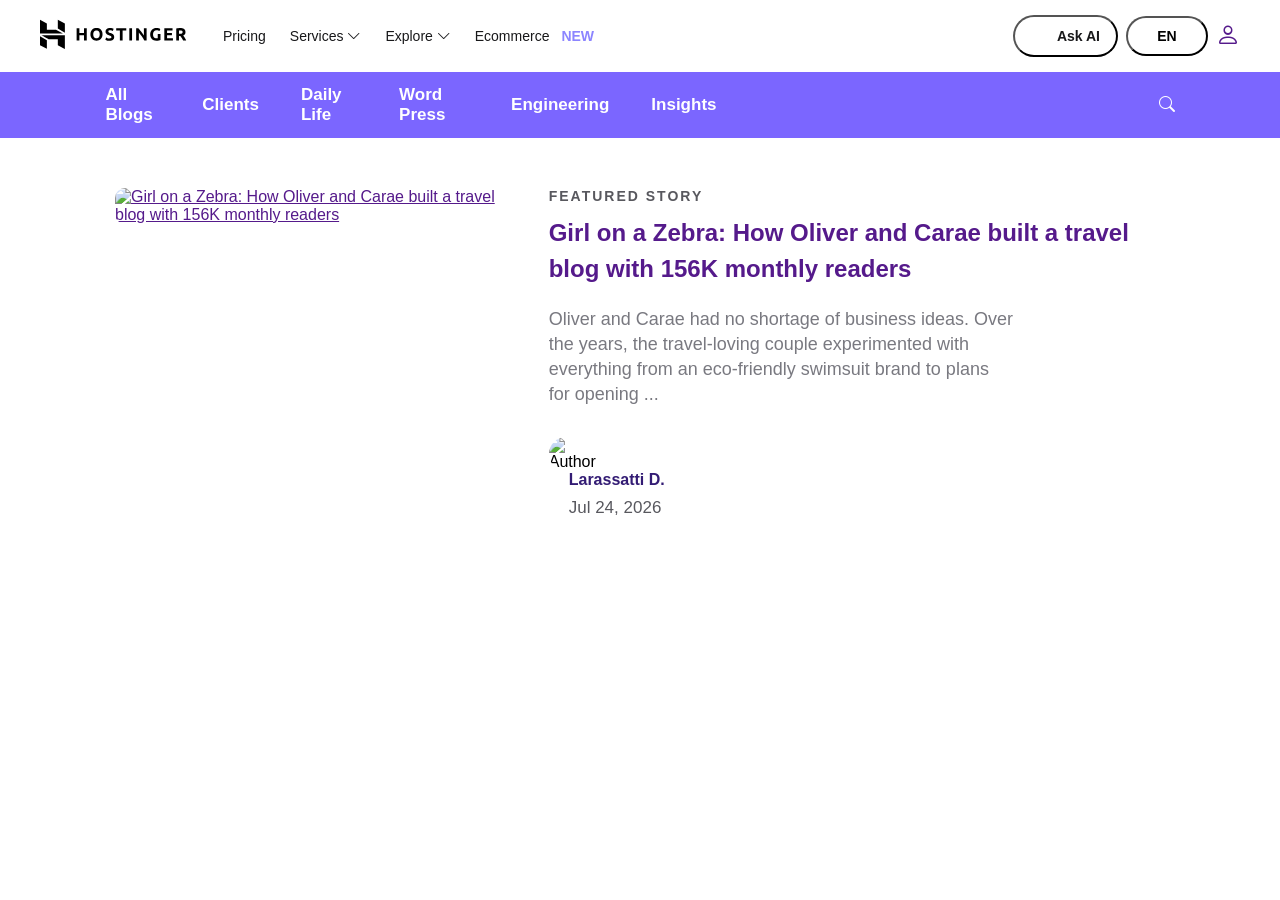
==== Trabajo.html @ 26d30e92 "primer commit" ====
<!DOCTYPE html>
<html lang="en">
<head>
    <meta charset="UTF-8">
    <meta name="viewport" content="width=device-width, initial-scale=1.0">
    <title>Document</title>
    <link rel="stylesheet" href="estilos.css">
</head>
<body>
    <header>
       <div class="header-content">
        <div class="header-left">
        <a>
               <svg fill="none" height="30" viewBox="0 0 147 30" width="147" xmlns="http://www.w3.org/2000/svg">
            <g fill="currentColor"><path clip-rule="evenodd" d="m62.0651 18.1241c.3096-.7949.465-1.7173.465-2.7658 0-1.049-.1579-1.9712-.4741-2.7664-.3159-.7956-.7492-1.4645-1.2991-2.0065-.5501-.5421-1.1938-.94843-1.931-1.21958-.7376-.2714-1.5217-.4071-2.3524-.4071-.8077 0-1.5775.1357-2.3086.4071-.7318.27115-1.3757.67748-1.9312 1.21958-.556.542-.9981 1.2109-1.3256 2.0065-.3277.7952-.4917 1.7174-.4917 2.7664 0 1.0485.1583 1.9709.4743 2.7658.3161.7957.7487 1.4616 1.2991 1.9974.5498.5367 1.1938.94 1.9312 1.2109.7374.2714 1.5213.4069 2.3525.4069.854 0 1.6531-.1355 2.3961-.4069.7431-.2709 1.3841-.6742 1.9224-1.2109.5381-.5358.9626-1.2017 1.2731-1.9974zm-8.6027-1.1399c-.1463-.4832-.2193-1.0253-.2193-1.6259 0-.5893.073-1.1284.2193-1.6178.1463-.4889.3571-.9071.6323-1.2546.2745-.3478.6113-.6189 1.0095-.8135.3976-.1942.854-.2914 1.3693-.2914.503 0 .9566.0942 1.3607.2828.4033.1881.7431.4565 1.0178.804.2749.3481.486.766.6323 1.2549.1463.4892.2195 1.0342.2195 1.6356 0 .6006-.0732 1.1427-.2195 1.6259-.1463.4834-.3574.8987-.6323 1.2462-.2747.348-.6145.6157-1.0178.8041-.4041.1891-.8577.2835-1.3607.2835-.5153 0-.9717-.0944-1.3693-.2835-.3982-.1884-.735-.4561-1.0095-.8041-.2752-.3475-.486-.7628-.6323-1.2462z" fill-rule="evenodd"></path><path d="m69.4167 19.3884c.3862 0 .705-.0321.9567-.0974.2516-.0645.4536-.1527.6056-.2654.1519-.1115.2575-.244.3162-.3972.0586-.153.0878-.3241.0878-.5127 0-.4004-.1875-.7338-.5619-.9986-.3746-.2654-1.0182-.5509-1.931-.8579-.3981-.1409-.7961-.3033-1.194-.4857s-.7549-.4123-1.0708-.6894c-.3157-.2768-.5734-.6127-.7723-1.0079-.1991-.3945-.2985-.8745-.2985-1.4403s.1053-1.0754.3159-1.529c.2109-.4538.5092-.8394.8956-1.15802.3861-.31835.854-.56231 1.4041-.7336.5502-.17055 1.1703-.25657 1.8611-.25657.8191 0 1.5274.08898 2.1244.26546.5965.17673 1.0882.3715 1.4744.58358l-.7898 2.17415c-.3397-.1767-.7173-.333-1.1324-.4687-.4156-.1352-.9159-.2034-1.5009-.2034-.6557 0-1.1268.092-1.4135.2744-.2867.1826-.4303.4627-.4303.8394 0 .2242.053.413.1583.5658.1051.1532.2546.2916.4475.4155.1932.1235.4156.2358.6675.3356.2511.1004.5293.2032.8339.3092.6317.2361 1.1818.4687 1.6502.6985.4679.2299.8572.4981 1.1675.8043.3098.3063.541.6659.6935 1.0785.1517.4127.228.9133.228 1.502 0 1.1432-.3981 2.0301-1.194 2.6603-.7959.6308-1.9955.9462-3.5988.9462-.5383 0-1.0242-.0326-1.4572-.0974-.433-.0652-.8162-.1446-1.1498-.2387-.3334-.0942-.6204-.1943-.8605-.3003-.2398-.1063-.4416-.2062-.6056-.3009l.7728-2.1916c.3623.2007.8101.3801 1.3431.5388.5322.1594 1.1849.239 1.9572.239z"></path><path d="m86.2752 9.24216v2.35114h-3.6693v9.8985h-2.7386v-9.8985h-3.6695v-2.35114z"></path><path d="m89.3171 21.4921h2.7388v-12.24991h-2.7388z"></path><path d="m104.315 21.4918c-.784-1.4022-1.632-2.7866-2.545-4.154-.914-1.3671-1.885-2.6573-2.9146-3.8712v8.0252h-2.7037v-12.24964h2.2295c.3859.38855.8133.86584 1.2816 1.43164.4682.5658.9442 1.1699 1.4312 1.812.485.6422.968 1.308 1.448 1.9972.48.6893.93 1.352 1.352 1.9885v-7.22934h2.721v12.24964z"></path><path d="m116.644 11.3634c-1.275 0-2.197.3564-2.765 1.0693-.568.7131-.851 1.6879-.851 2.9257 0 .6004.07 1.1459.21 1.6348.141.4887.352.9099.632 1.2636.281.3537.632.6278 1.054.8223.421.1943.912.2915 1.474.2915.304 0 .565-.006.782-.0176.216-.0116.406-.0351.57-.0707v-4.2598h2.739v6.0629c-.328.1298-.854.268-1.58.415-.726.1471-1.621.2213-2.686.2213-.913 0-1.741-.1417-2.484-.4242-.744-.2832-1.379-.6953-1.905-1.2376-.526-.5418-.933-1.2079-1.22-1.9974-.287-.789-.43-1.6906-.43-2.7041 0-1.0255.158-1.9328.474-2.7226.316-.7892.748-1.4585 1.299-2.0063.55-.5479 1.196-.9632 1.94-1.24596.743-.28301 1.536-.42489 2.378-.42489.574 0 1.092.0388 1.554.11518.462.07687.86.16511 1.194.26546.333.09986.609.20293.825.30922.217.10604.371.18884.465.24767l-.79 2.20922c-.374-.2002-.805-.3737-1.29-.5213-.486-.1473-1.015-.2207-1.589-.2207z"></path><path d="m124.321 21.4918v-12.24964h8.216v2.31554h-5.477v2.4037h4.863v2.2629h-4.863v2.952h5.881v2.3155z"></path><path clip-rule="evenodd" d="m144.006 10.0814c-.971-.65422-2.37-.98098-4.196-.98098-.503 0-1.074.02348-1.711.07094-.638.04671-1.256.12976-1.852.24692v12.07342h2.738v-4.4726h1.352c.235.2833.47.5984.705.9464.235.3475.474.7153.714 1.1044.241.389.475.7899.705 1.2022.228.4126.455.8189.678 1.2196h3.061c-.21-.4476-.438-.9042-.684-1.3701-.246-.4652-.5-.9128-.764-1.3429-.263-.4301-.53-.8426-.799-1.2376-.269-.3947-.526-.7452-.772-1.0519.738-.306 1.302-.7277 1.694-1.2636.393-.5361.588-1.2349.588-2.0948 0-1.379-.486-2.3953-1.457-3.0494zm-4.573 1.3877c.158-.0116.336-.0176.535-.0176.878 0 1.542.1268 1.993.3797.451.2541.676.6807.676 1.2818 0 .6249-.222 1.0671-.667 1.3259-.445.2595-1.182.3885-2.212.3885h-.773v-3.323c.141-.0113.29-.0232.448-.0353z" fill-rule="evenodd"></path><path d="m44.0025 9.34126h2.7552v12.20654h-2.7552v-5.1785h-4.6271v5.1785h-2.7553v-12.20654h2.7553v4.66744h4.6271z"></path><path clip-rule="evenodd" d="m17.8175.798004v8.729406l7.0525 4.12459v-9.25917zm-17.81725511.000429v13.698467h22.93675511l-6.9786-3.8357-9.0909-.0044v-6.17182zm17.81725511 25.471867v-6.1186l-9.16098-.0064c.00855.0408-7.09448-3.8969-7.09448-3.8969l23.30786.1101v13.6982zm-17.81725567-8.9516-.00024433 8.9516 6.8675 3.5946v-8.5192z" fill-rule="evenodd"></path></g>
        </svg>
        </a>
       </div>
       <div class="header-list">
        <div class="header-list-left">
        <nav>
            <ul>
                <li class="nav-link-container">
                    <a href="">Pricing</a>
                </li>
                <li class="nav-link-container">
                    <a href="">Services <i class="bi bi-chevron-down"></i></a>
                </li>
                <li class="nav-link-container">
                    <a href="">Explore <i class="bi bi-chevron-down"></i></a>
                </li>
                <li class="nav-link-container">
                    <a href="">Ecommerce<span class="new">NEW</span></a>
                </li>
            </ul>
        </nav>
        </div>
        <div class="header-list-right">
            <button class="chatbot"><i class="bi bi-claude"></i><span class="tipography-chatbot">Ask AI</span></button>
            <button class="language"><span>EN</span></button>
            <a href=""class="user"><i class="bi bi-person"></i></a>
        </div>
        </div>
        </div>
        <div class="header-down">
            <div class="header-down-list">
                <nav>
                    <ul class="ul-down">
                        <li class="down-list"></li>
                        <a href="" class="down-content">All Blogs</a>
                        <li class="down-list"></li>
                        <a href="" class="down-content">Clients</a>
                        <li class="down-list"></li>
                        <a href="" class="down-content">Daily Life</a>
                        <li class="down-list"></li>
                        <a href="" class="down-content">Word Press</a>
                        <li class="down-list"></li>
                        <a href="" class="down-content">Engineering</a>
                        <li class="down-list"></li>
                        <a href="" class="down-content">Insights</a>
            <div>
                <i class="bi bi-search"></i>
            </div>
                    </ul>
                </nav>
            </div>

        </div>

    </header>
    <main>
        <div class="hero-structure">
            <div class="hero-container">
                <div>
                    <div class="hero-content">
                    <div class="col">
                        <a href="">
                        <img class="object" width="640" height="360" src="https://imagedelivery.net/LqiWLm-3MGbYHtFuUbcBtA/wp-content/uploads/sites/4/2026/07/Girl-on-a-zebra-blog.jpg/w=1024,h=1024,fit=scale-down" class="object-fit-cover w-100 featured-post__image wp-post-image" alt="Girl on a Zebra: How Oliver and Carae built a travel blog with 156K monthly readers" decoding="async" fetchpriority="high" srcset="https://imagedelivery.net/LqiWLm-3MGbYHtFuUbcBtA/wp-content/uploads/sites/4/2026/07/Girl-on-a-zebra-blog.jpg/w=1920,fit=scale-down 1920w, https://imagedelivery.net/LqiWLm-3MGbYHtFuUbcBtA/wp-content/uploads/sites/4/2026/07/Girl-on-a-zebra-blog.jpg/w=300,fit=scale-down 300w, https://imagedelivery.net/LqiWLm-3MGbYHtFuUbcBtA/wp-content/uploads/sites/4/2026/07/Girl-on-a-zebra-blog.jpg/w=1024,fit=scale-down 1024w, https://imagedelivery.net/LqiWLm-3MGbYHtFuUbcBtA/wp-content/uploads/sites/4/2026/07/Girl-on-a-zebra-blog.jpg/w=768,fit=scale-down 768w, https://imagedelivery.net/LqiWLm-3MGbYHtFuUbcBtA/wp-content/uploads/sites/4/2026/07/Girl-on-a-zebra-blog.jpg/w=1536,fit=scale-down 1536w" sizes="(max-width: 640px) 100vw, 640px">
                    </a> 
                    </div>
                    <div class="flex-column">
                    <p>FEATURED STORY</p>
                    <h3 class="featured-post__header">
                        <a href="" class="tipography-post">Girl on a Zebra: How Oliver and Carae built a travel blog with 156K monthly readers</a>
                    </h3>
                    <p class="featured-post__body">Oliver and Carae had no shortage of business ideas. Over the years, the travel-loving couple experimented with everything from an eco-friendly swimsuit brand to plans for opening ...</p>
                    <div class="author-container">
                        <div class="author-avatar">
                            <img class="img-avatar" src="https://imagedelivery.net/LqiWLm-3MGbYHtFuUbcBtA/wp-content/uploads/sites/4/2025/08/1690721884633.jpeg/w=56,h=56,fit=scale-down" width="56" height="56" class="border-radius-50p entered lazyloaded" alt="Author" data-lazy-src="https://imagedelivery.net/LqiWLm-3MGbYHtFuUbcBtA/wp-content/uploads/sites/4/2025/08/1690721884633.jpeg/w=56,h=56,fit=scale-down" data-ll-status="loaded">
                        </div>
                        <div class="author-info">
                            <p class="author-name">Larassatti D.</p>
                            <p class="modified-data-name">Jul 24, 2026</p>
                        </div>
                    </div>
                    </div>
                </div>
                    </div>
                </div>
            </div>
        </div>
    </main>
</body>
</html>
---- estilos.css ----
@import url("https://cdn.jsdelivr.net/npm/bootstrap-icons@1.13.1/font/bootstrap-icons.min.css");
<style>

<style>
@import url('https://fonts.googleapis.com/css2?family=DM+Sans:ital,opsz,wght@0,9..40,100..1000;1,9..40,100..1000&family=Open+Sans:ital,wght@0,300..800;1,300..800&family=Poppins:ital,wght@0,100;0,200;0,300;0,400;0,500;0,600;0,700;0,800;0,900;1,100;1,200;1,300;1,400;1,500;1,600;1,700;1,800;1,900&display=swap');
</style>


*{
    box-sizing: border-box;
    padding: 0;
    margin: 0;
}

body{
    margin: 0;
    font-family: 'DM sans', sans-serif;
}

.header{
    background-color: #FFFFFF;
    display: flex;
    width: 100%;
}

.header-content{
    display: flex;
    flex-direction: row;
    align-items: center;
    height: 72px;
}

.header-left{
    padding: 0px 0px 0px 40px;
}


.header-list{
    text-decoration: none;
    font-family: "DM sans", sans-serif;
    padding: 16px 40px 16px 24px;
    display: flex;
    flex-direction: row;
    justify-content: space-between;
    align-items: center;
    width: 1164px;
    height: 44px;
}
nav ul{
    display: flex;
    flex-direction: row;
    align-items: center;
}

ul{
    margin: 0;
    padding: 0;
}

nav ul li{
    list-style-type: none;
}

nav ul li a{
    text-decoration: none;
    color: #18181A;
    padding: 0px 12px;
    height: 20px;
    font-size: 14px;
    font-weight: 500;
    gap: 8px;
}

.nav-link-container i{
    width: 24px;
    height: 18px;
}

.new{
    padding: 4px 12px;
    color: #8C85FF;
    font-weight: 700;
}

.header-list-right{
    display: flex;
    align-items: center;
    gap: 8px;
}

.chatbot{
    box-sizing: border-box;
    border-radius: 999px;
    width: 105px;
    height: 42px;
    background-color: white;
    font-family: "DM sans", sans-serif;
    padding: 8px 16px;
    display: flex;
    justify-content: space-between;
    align-items: center;
    font-size: 14px;
}

.chatbot i{
    font-size: 20px;
}

.tipography-chatbot{
    color: #18181A;
    font-weight: 550;
    font-size: 14px;
}

.language{
    box-sizing: border-box;
    border-radius: 999px;
    background-color: #FFFFFF;
    width: 82px;
    height: 40px;
}

.language span{
    font-size: 14px;
    font-weight: 600;
}

.user i{
    font-size: 24px;
}

.header-down{
    height: 25.5px;
    width: 100%;
    background-color: #7b66ff;
    padding: 20px 0px 20px 0px;
    display: flex;
    align-items: center;
    margin-bottom: ;
    position: relative;
}

.header-down-list{
    margin-left : 105.5px;
    margin-right: 105.5px;
}

.ul-down{
    padding: 0;
}

.down-list{
    margin-right: ;
    
}
.down-content{
    text-decoration: none;
    color: #FFFFFF;
    font-family: 'DM sans', sans-serif;
    font-size: 17px;
    font-weight: 600;
    margin-right: 42px;
    display: flex;
    flex-direction: row;
}

.bi-search{
    color:#FFFFFF;
    margin-left: 400px;
}

.hero-structure{
    padding-top: 50px;
    height: 380px;
}

.hero-container{
    margin-left: 105px;
    margin-right: 105px;
    padding: 0 10px;
    max-width: 1140px;
    height: 380px;
}

.hero-content{
    padding-bottom: 30;
    height: 350px;
    display: flex;
    flex-direction: row;
    max-width: 1140px;

}

.col{
    width: 622px;
    height: 350px;
    padding-right: 30px;

}

.object{
    max-width: 622px;
    height: 350px;
    border-radius: 10px;
}

p{
    height: 17px;
    width: 466px;
    color: #58585e;
    font-family: "DM sans", sans-serif;
    letter-spacing: 2px;
    font-size: 14px;
    font-weight: 700;
    margin-top: 0;
    margin-bottom: 10px;
}

.flex-column{
    display: flex;
    flex-direction: column;
}

.featured-post__header{
    margin-top: 0px;
    margin-bottom: 10px;
    font-size: 24px;
    color: #331c74;
    line-height: 36px;
}

.tipography-post{
    text-decoration: none;
    font-family: "DM sans", sans-serif;
}

.featured-post__body{
    color: #797980;
    font-weight: 400;
    font-family: "DM sans", sans-serif;
    height: 110px;
    font-size: 18px;
    margin: 0;
    padding-top: 10px;
    box-sizing: border-box;
    letter-spacing: normal;
    text-align: left;
    line-height: 25px;
}

.author-container{
    width: 174px;
    height: 56px;
    padding-top: 30px;
    padding-bottom: 0px;
    
}

.author-avatar{
    max-height: 56px;
    max-width: 56px;
    
}

.img-avatar{
    max-width: 100%;
    height: auto;
    border-radius: 50px;
}

.author-info{
    display: flex;
    flex-direction: column;
    justify-content: space-between;
    padding-left: 20px;
    flex-shrink: 0;
}

.author-name{
    color: #331c74;
    letter-spacing: normal;
    font-size: 16px;
}

.modified-data-name{
    color: #58585e;
    font-size: 17px;
    font-weight: 400;
    letter-spacing: normal;
}
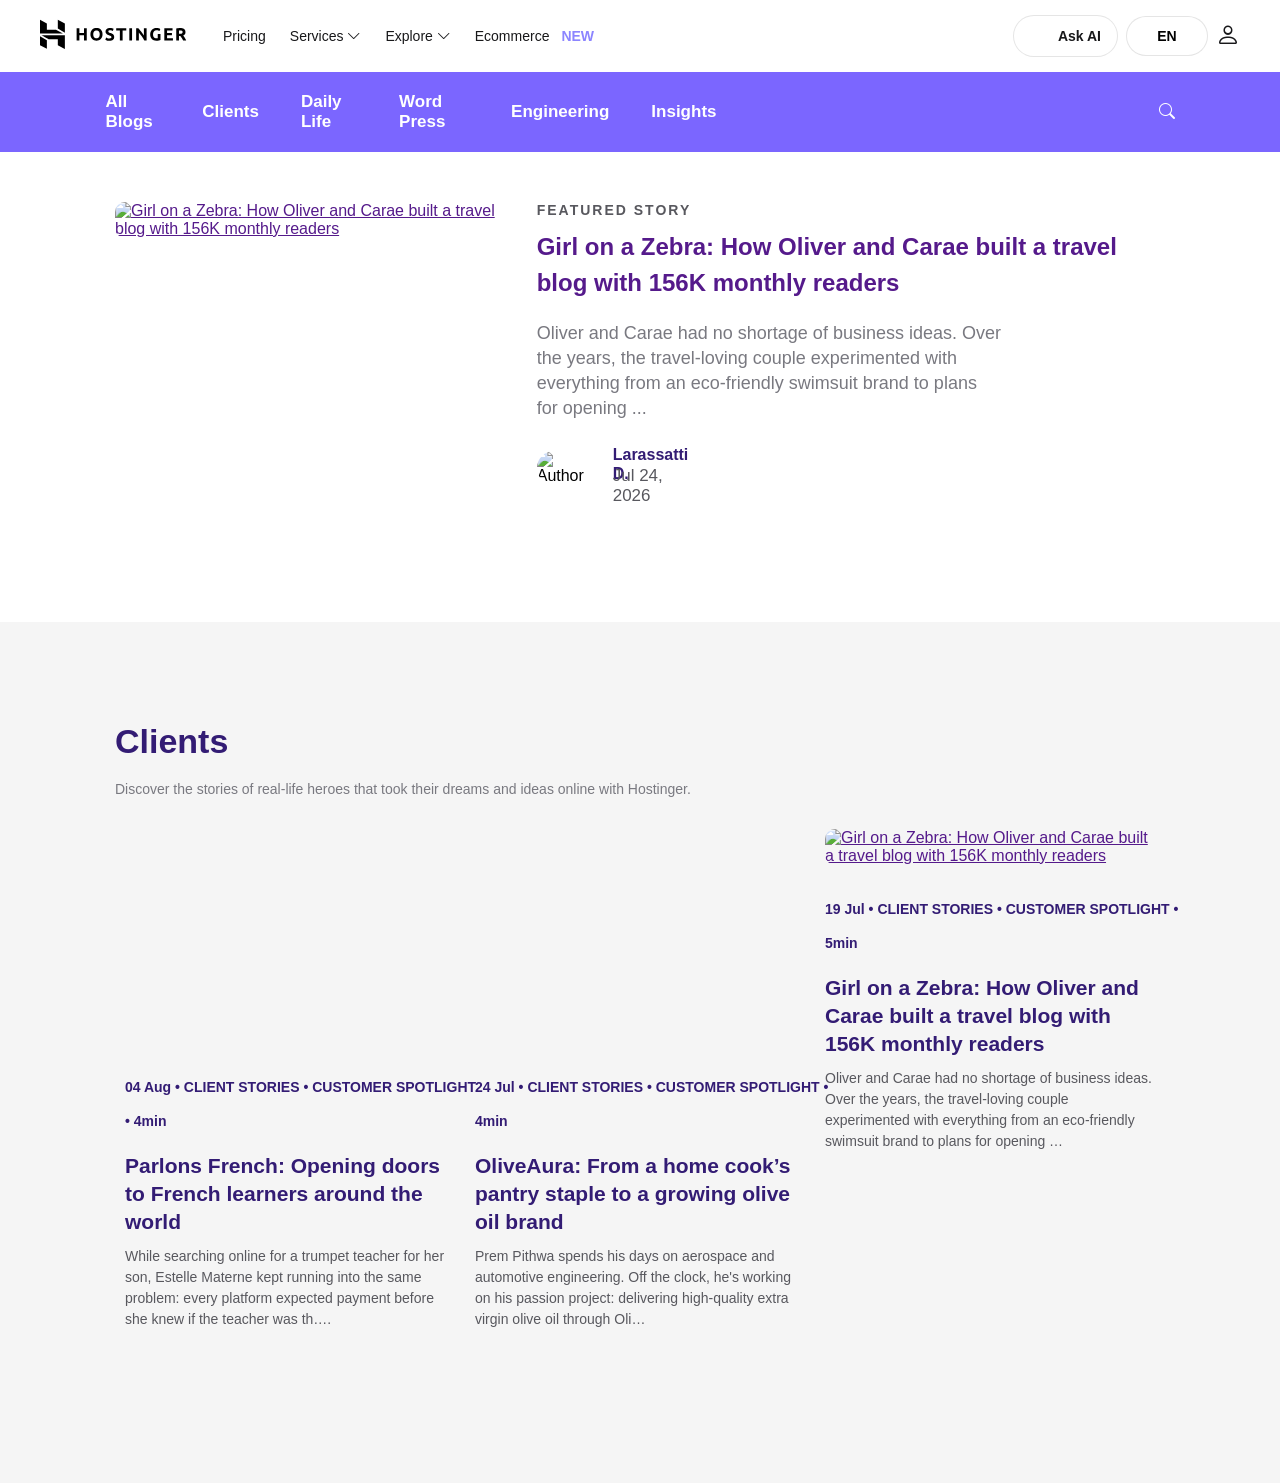
==== commit 456e9c20: "commit entrega" ====
--- a/Trabajo.html
+++ b/Trabajo.html
@@ -71,14 +71,14 @@
     <main>
         <div class="hero-structure">
             <div class="hero-container">
-                <div>
+                <div class="post-margin">
                     <div class="hero-content">
                     <div class="col">
                         <a href="">
                         <img class="object" width="640" height="360" src="https://imagedelivery.net/LqiWLm-3MGbYHtFuUbcBtA/wp-content/uploads/sites/4/2026/07/Girl-on-a-zebra-blog.jpg/w=1024,h=1024,fit=scale-down" class="object-fit-cover w-100 featured-post__image wp-post-image" alt="Girl on a Zebra: How Oliver and Carae built a travel blog with 156K monthly readers" decoding="async" fetchpriority="high" srcset="https://imagedelivery.net/LqiWLm-3MGbYHtFuUbcBtA/wp-content/uploads/sites/4/2026/07/Girl-on-a-zebra-blog.jpg/w=1920,fit=scale-down 1920w, https://imagedelivery.net/LqiWLm-3MGbYHtFuUbcBtA/wp-content/uploads/sites/4/2026/07/Girl-on-a-zebra-blog.jpg/w=300,fit=scale-down 300w, https://imagedelivery.net/LqiWLm-3MGbYHtFuUbcBtA/wp-content/uploads/sites/4/2026/07/Girl-on-a-zebra-blog.jpg/w=1024,fit=scale-down 1024w, https://imagedelivery.net/LqiWLm-3MGbYHtFuUbcBtA/wp-content/uploads/sites/4/2026/07/Girl-on-a-zebra-blog.jpg/w=768,fit=scale-down 768w, https://imagedelivery.net/LqiWLm-3MGbYHtFuUbcBtA/wp-content/uploads/sites/4/2026/07/Girl-on-a-zebra-blog.jpg/w=1536,fit=scale-down 1536w" sizes="(max-width: 640px) 100vw, 640px">
                     </a> 
                     </div>
-                    <div class="flex-column">
+                    <div class="flex-bal">
                     <p>FEATURED STORY</p>
                     <h3 class="featured-post__header">
                         <a href="" class="tipography-post">Girl on a Zebra: How Oliver and Carae built a travel blog with 156K monthly readers</a>
@@ -99,6 +99,68 @@
                 </div>
             </div>
         </div>
+        <div class="clients-section">
+            <div class="clients-container">
+                <h2 class="clients-title">Clients</h2>
+                <p class="text-gray">Discover the stories of real-life heroes that took their dreams and ideas online with Hostinger.</p>
+                <div class="row-post-section">
+                    <div class="three-post-content">
+                        <a href="">
+                            <img class="photo-client" width="640" height="360" src="https://imagedelivery.net/LqiWLm-3MGbYHtFuUbcBtA/wp-content/uploads/sites/4/2026/08/Parlons-French-blog.jpg/w=1024,h=1024,fit=scale-down" class="object-fit-cover border-radius-10px width-100p wp-post-image entered lazyloaded" alt="Parlons French: Opening doors to French learners around the world" decoding="async" data-lazy-srcset="https://imagedelivery.net/LqiWLm-3MGbYHtFuUbcBtA/wp-content/uploads/sites/4/2026/08/Parlons-French-blog.jpg/w=1920,fit=scale-down 1920w, https://imagedelivery.net/LqiWLm-3MGbYHtFuUbcBtA/wp-content/uploads/sites/4/2026/08/Parlons-French-blog.jpg/w=300,fit=scale-down 300w, https://imagedelivery.net/LqiWLm-3MGbYHtFuUbcBtA/wp-content/uploads/sites/4/2026/08/Parlons-French-blog.jpg/w=1024,fit=scale-down 1024w, https://imagedelivery.net/LqiWLm-3MGbYHtFuUbcBtA/wp-content/uploads/sites/4/2026/08/Parlons-French-blog.jpg/w=768,fit=scale-down 768w, https://imagedelivery.net/LqiWLm-3MGbYHtFuUbcBtA/wp-content/uploads/sites/4/2026/08/Parlons-French-blog.jpg/w=1536,fit=scale-down 1536w" data-lazy-sizes="(max-width: 640px) 100vw, 640px" data-lazy-src="https://imagedelivery.net/LqiWLm-3MGbYHtFuUbcBtA/wp-content/uploads/sites/4/2026/08/Parlons-French-blog.jpg/w=1024,h=1024,fit=scale-down" data-ll-status="loaded" sizes="(max-width: 640px) 100vw, 640px" srcset="https://imagedelivery.net/LqiWLm-3MGbYHtFuUbcBtA/wp-content/uploads/sites/4/2026/08/Parlons-French-blog.jpg/w=1920,fit=scale-down 1920w, https://imagedelivery.net/LqiWLm-3MGbYHtFuUbcBtA/wp-content/uploads/sites/4/2026/08/Parlons-French-blog.jpg/w=300,fit=scale-down 300w, https://imagedelivery.net/LqiWLm-3MGbYHtFuUbcBtA/wp-content/uploads/sites/4/2026/08/Parlons-French-blog.jpg/w=1024,fit=scale-down 1024w, https://imagedelivery.net/LqiWLm-3MGbYHtFuUbcBtA/wp-content/uploads/sites/4/2026/08/Parlons-French-blog.jpg/w=768,fit=scale-down 768w, https://imagedelivery.net/LqiWLm-3MGbYHtFuUbcBtA/wp-content/uploads/sites/4/2026/08/Parlons-French-blog.jpg/w=1536,fit=scale-down 1536w">
+                        </a>
+                        <div class="flex-column">
+                            <div class="client-stories">
+                                <p class="date-time">04 Aug •
+                                    <a class="post-link-ref" href="">CLIENT STORIES</a>
+                                    <span>•</span>
+                                    <a class="post-link-ref" href="">CUSTOMER SPOTLIGHT</a>
+                                    <span>•</span>
+                                    4min
+                                </p>
+                            </div>
+                            <h5 class="post-client-title">Parlons French: Opening doors to French learners around the world</h5>
+                            <p class="post-client-body">While searching online for a trumpet teacher for her son, Estelle Materne kept running into the same problem: every platform expected payment before she knew if the teacher was th….</p>
+                        </div>
+                    </div>
+                    <div class="three-post-content">
+                        <a href="">
+                            <img class="photo-client" width="640" height="360" src="https://imagedelivery.net/LqiWLm-3MGbYHtFuUbcBtA/wp-content/uploads/sites/4/2026/07/blog.png/w=1024,h=1024,fit=scale-down" class="object-fit-cover border-radius-10px width-100p wp-post-image" alt="OliveAura: From a home cook’s pantry staple to a growing olive oil brand" decoding="async" srcset="https://imagedelivery.net/LqiWLm-3MGbYHtFuUbcBtA/wp-content/uploads/sites/4/2026/07/blog.png/w=1920,fit=scale-down 1920w, https://imagedelivery.net/LqiWLm-3MGbYHtFuUbcBtA/wp-content/uploads/sites/4/2026/07/blog.png/w=300,fit=scale-down 300w, https://imagedelivery.net/LqiWLm-3MGbYHtFuUbcBtA/wp-content/uploads/sites/4/2026/07/blog.png/w=1024,fit=scale-down 1024w, https://imagedelivery.net/LqiWLm-3MGbYHtFuUbcBtA/wp-content/uploads/sites/4/2026/07/blog.png/w=768,fit=scale-down 768w, https://imagedelivery.net/LqiWLm-3MGbYHtFuUbcBtA/wp-content/uploads/sites/4/2026/07/blog.png/w=1536,fit=scale-down 1536w" sizes="(max-width: 640px) 100vw, 640px">
+                        </a>
+                        <div class="flex-column">
+                            <div class="client-stories">
+                                <p class="date-time">24 Jul •
+                                    <a class="post-link-ref" href="">CLIENT STORIES</a>
+                                    <span>•</span>
+                                    <a class="post-link-ref" href="">CUSTOMER SPOTLIGHT</a>
+                                    <span>•</span>
+                                    4min
+                                </p>
+                            </div>
+                            <h5 class="post-client-title">OliveAura: From a home cook’s pantry staple to a growing olive oil brand</h5>
+                            <p class="post-client-body">Prem Pithwa spends his days on aerospace and automotive engineering. Off the clock, he's working on his passion project: delivering high-quality extra virgin olive oil through Oli…</p>
+                        </div>
+                    </div>
+                    <div class="three-post-content">
+                        <a href="">
+                            <img class="photo-client" width="640" height="360" src="https://imagedelivery.net/LqiWLm-3MGbYHtFuUbcBtA/wp-content/uploads/sites/4/2026/07/Girl-on-a-zebra-blog.jpg/w=1024,h=1024,fit=scale-down" class="object-fit-cover border-radius-10px width-100p wp-post-image" alt="Girl on a Zebra: How Oliver and Carae built a travel blog with 156K monthly readers" decoding="async" srcset="https://imagedelivery.net/LqiWLm-3MGbYHtFuUbcBtA/wp-content/uploads/sites/4/2026/07/Girl-on-a-zebra-blog.jpg/w=1920,fit=scale-down 1920w, https://imagedelivery.net/LqiWLm-3MGbYHtFuUbcBtA/wp-content/uploads/sites/4/2026/07/Girl-on-a-zebra-blog.jpg/w=300,fit=scale-down 300w, https://imagedelivery.net/LqiWLm-3MGbYHtFuUbcBtA/wp-content/uploads/sites/4/2026/07/Girl-on-a-zebra-blog.jpg/w=1024,fit=scale-down 1024w, https://imagedelivery.net/LqiWLm-3MGbYHtFuUbcBtA/wp-content/uploads/sites/4/2026/07/Girl-on-a-zebra-blog.jpg/w=768,fit=scale-down 768w, https://imagedelivery.net/LqiWLm-3MGbYHtFuUbcBtA/wp-content/uploads/sites/4/2026/07/Girl-on-a-zebra-blog.jpg/w=1536,fit=scale-down 1536w" sizes="(max-width: 640px) 100vw, 640px">
+                        </a>
+                        <div class="flex-column">
+                            <div class="client-stories">
+                                <p class="date-time">19 Jul •
+                                    <a class="post-link-ref" href="">CLIENT STORIES</a>
+                                    <span>•</span>
+                                    <a class="post-link-ref" href="">CUSTOMER SPOTLIGHT</a>
+                                    <span>•</span>
+                                    5min
+                                </p>
+                            </div>
+                            <h5 class="post-client-title">Girl on a Zebra: How Oliver and Carae built a travel blog with 156K monthly readers</h5>
+                            <p class="post-client-body">Oliver and Carae had no shortage of business ideas. Over the years, the travel-loving couple experimented with everything from an eco-friendly swimsuit brand to plans for opening …</p>
+                        </div>
+                    </div>
+                </div>
+            </div>
+        </div>
     </main>
 </body>
 </html>
--- a/estilos.css
+++ b/estilos.css
@@ -1,41 +1,35 @@
 @import url("https://cdn.jsdelivr.net/npm/bootstrap-icons@1.13.1/font/bootstrap-icons.min.css");
-<style>
-
-<style>
 @import url('https://fonts.googleapis.com/css2?family=DM+Sans:ital,opsz,wght@0,9..40,100..1000;1,9..40,100..1000&family=Open+Sans:ital,wght@0,300..800;1,300..800&family=Poppins:ital,wght@0,100;0,200;0,300;0,400;0,500;0,600;0,700;0,800;0,900;1,100;1,200;1,300;1,400;1,500;1,600;1,700;1,800;1,900&display=swap');
-</style>
-
-
-*{
+
+*, *::before, *::after {
     box-sizing: border-box;
     padding: 0;
     margin: 0;
 }
 
-body{
+body {
     margin: 0;
     font-family: 'DM sans', sans-serif;
 }
 
-.header{
+.header {
     background-color: #FFFFFF;
     display: flex;
     width: 100%;
 }
 
-.header-content{
+.header-content {
     display: flex;
     flex-direction: row;
     align-items: center;
     height: 72px;
 }
 
-.header-left{
+.header-left {
     padding: 0px 0px 0px 40px;
 }
 
-
-.header-list{
+.header-list {
     text-decoration: none;
     font-family: "DM sans", sans-serif;
     padding: 16px 40px 16px 24px;
@@ -46,22 +40,23 @@
     width: 1164px;
     height: 44px;
 }
-nav ul{
-    display: flex;
-    flex-direction: row;
-    align-items: center;
-}
-
-ul{
+
+nav ul {
+    display: flex;
+    flex-direction: row;
+    align-items: center;
+}
+
+ul {
     margin: 0;
     padding: 0;
 }
 
-nav ul li{
+nav ul li {
     list-style-type: none;
 }
 
-nav ul li a{
+.nav-link-container a {
     text-decoration: none;
     color: #18181A;
     padding: 0px 12px;
@@ -69,26 +64,32 @@
     font-size: 14px;
     font-weight: 500;
     gap: 8px;
-}
-
-.nav-link-container i{
+    cursor: pointer;
+    transition: color 1s ease;
+}
+
+.nav-link-container i {
     width: 24px;
     height: 18px;
 }
 
-.new{
+.nav-link-container a:hover {
+    color: #0000001a;
+}
+
+.new {
     padding: 4px 12px;
     color: #8C85FF;
     font-weight: 700;
 }
 
-.header-list-right{
+.header-list-right {
     display: flex;
     align-items: center;
     gap: 8px;
 }
 
-.chatbot{
+.chatbot {
     box-sizing: border-box;
     border-radius: 999px;
     width: 105px;
@@ -100,60 +101,74 @@
     justify-content: space-between;
     align-items: center;
     font-size: 14px;
-}
-
-.chatbot i{
+    cursor: pointer;
+    transition: background-color 1s ease;
+    --h-button-border: 1px solid #0000001a;
+    border: var(--h-button-border);
+}
+
+.chatbot:hover {
+    background-color: #0000001a;
+}
+
+.chatbot i {
     font-size: 20px;
 }
 
-.tipography-chatbot{
+.tipography-chatbot {
     color: #18181A;
     font-weight: 550;
     font-size: 14px;
 }
 
-.language{
+.language {
     box-sizing: border-box;
     border-radius: 999px;
     background-color: #FFFFFF;
     width: 82px;
     height: 40px;
-}
-
-.language span{
+    cursor: pointer;
+    transition: background-color 1s ease;
+    padding: 7px 15px;
+    --h-button-border: 1px solid #0000001a;
+    border: var(--h-button-border);
+}
+
+.language:hover {
+    background-color: #0000001a;
+}
+
+.language span {
     font-size: 14px;
     font-weight: 600;
 }
 
-.user i{
+.user i {
     font-size: 24px;
-}
-
-.header-down{
-    height: 25.5px;
+    color: #18181A;
+    margin-top: 2px;
+}
+
+.header-down {
+    min-height: 25.5px;
     width: 100%;
     background-color: #7b66ff;
     padding: 20px 0px 20px 0px;
     display: flex;
     align-items: center;
-    margin-bottom: ;
     position: relative;
 }
 
-.header-down-list{
-    margin-left : 105.5px;
+.header-down-list {
+    margin-left: 105.5px;
     margin-right: 105.5px;
 }
 
-.ul-down{
+.ul-down {
     padding: 0;
 }
 
-.down-list{
-    margin-right: ;
-    
-}
-.down-content{
+.down-content {
     text-decoration: none;
     color: #FFFFFF;
     font-family: 'DM sans', sans-serif;
@@ -164,47 +179,46 @@
     flex-direction: row;
 }
 
-.bi-search{
-    color:#FFFFFF;
+.bi-search {
+    color: #FFFFFF;
     margin-left: 400px;
 }
 
-.hero-structure{
+.hero-structure {
     padding-top: 50px;
-    height: 380px;
-}
-
-.hero-container{
+    padding-bottom: 70px;
+    min-height: auto;
+}
+
+.hero-container {
     margin-left: 105px;
     margin-right: 105px;
     padding: 0 10px;
     max-width: 1140px;
-    height: 380px;
-}
-
-.hero-content{
-    padding-bottom: 30;
+    height: auto;
+}
+
+.hero-content {
+    padding-bottom: 30px;
     height: 350px;
     display: flex;
     flex-direction: row;
     max-width: 1140px;
-
-}
-
-.col{
+}
+
+.col {
     width: 622px;
     height: 350px;
     padding-right: 30px;
-
-}
-
-.object{
-    max-width: 622px;
+}
+
+.object {
+    width: 622px;
     height: 350px;
     border-radius: 10px;
 }
 
-p{
+p {
     height: 17px;
     width: 466px;
     color: #58585e;
@@ -216,12 +230,12 @@
     margin-bottom: 10px;
 }
 
-.flex-column{
+.flex-bal {
     display: flex;
     flex-direction: column;
 }
 
-.featured-post__header{
+.featured-post__header {
     margin-top: 0px;
     margin-bottom: 10px;
     font-size: 24px;
@@ -229,12 +243,12 @@
     line-height: 36px;
 }
 
-.tipography-post{
+.tipography-post {
     text-decoration: none;
     font-family: "DM sans", sans-serif;
 }
 
-.featured-post__body{
+.featured-post__body {
     color: #797980;
     font-weight: 400;
     font-family: "DM sans", sans-serif;
@@ -248,43 +262,175 @@
     line-height: 25px;
 }
 
-.author-container{
+.author-container {
+    display: flex;
     width: 174px;
     height: 56px;
     padding-top: 30px;
     padding-bottom: 0px;
-    
-}
-
-.author-avatar{
+}
+
+.author-avatar {
     max-height: 56px;
     max-width: 56px;
-    
-}
-
-.img-avatar{
+}
+
+.img-avatar {
     max-width: 100%;
     height: auto;
     border-radius: 50px;
 }
 
-.author-info{
+.author-info {
     display: flex;
     flex-direction: column;
-    justify-content: space-between;
+    justify-content: center;
     padding-left: 20px;
     flex-shrink: 0;
-}
-
-.author-name{
+    width: 98px;
+    height: 49px;
+    line-height: 1.2;
+    max-width: 100%;
+    max-height: 100%;
+}
+
+.author-name {
     color: #331c74;
     letter-spacing: normal;
     font-size: 16px;
-}
-
-.modified-data-name{
+    margin: 0;
+    max-width: 100%;
+}
+
+.modified-data-name {
     color: #58585e;
     font-size: 17px;
     font-weight: 400;
     letter-spacing: normal;
-}+    margin: 0;
+    max-width: 100%;
+    margin-top: 4px;
+    line-height: 1.2;
+}
+
+.clients-section {
+    width: 100%;
+    background-color: #F5F5F5;
+    padding-bottom: 100px;
+    padding-top: 100px;
+    z-index: 9;
+}
+
+.clients-container {
+    margin-left: 105px;
+    margin-right: 105px;
+    padding: 0 10px;
+    max-width: 1140px;
+}
+
+.clients-title {
+    font-family: "DM sans", sans-serif;
+    font-size: 34px;
+    font-weight: 700;
+    color: #331c74;
+    margin-bottom: 0px;
+    margin-top: 0px;
+}
+
+.text-gray {
+    font-family: "DM sans", sans-serif;
+    font-size: 14px;
+    font-weight: 400;
+    color: #797980;
+    margin-bottom: 0px;
+    padding-top: 20px;
+    min-width: 100%;
+    height: 17px;
+    letter-spacing: normal;
+}
+
+.row-post-section {
+    display: flex;
+    flex-direction: row;
+    justify-content: space-between;
+    align-items: flex-start;
+    margin-top: 48px;
+    min-width: 100%;
+    height: 554px;
+    width: 100%;
+}
+
+.three-post-content {
+    padding-left: 10px;
+    padding-right: 10px;
+    max-width: 33.333%;
+}
+
+.photo-client {
+    max-width: 100%;
+    height: 210px;
+    border-radius: 10px;
+}
+
+.flex-column {
+    padding-top: 28px;
+    padding-bottom: 25px;
+    max-width: 100%;
+    min-height: 210px;
+    box-sizing: border-box;
+}
+
+.client-stories {
+    margin-bottom: 14px;
+    width: 358px;
+    height: 67px;
+}
+
+.date-time {
+    font-family: "DM sans", sans-serif;
+    font-size: 14px;
+    font-weight: 700;
+    color: #331c74;
+    letter-spacing: normal;
+    max-width: 100%;
+    line-height: 33.6px;
+}
+
+.post-link-ref {
+    text-decoration: none;
+    color: #331c74;
+    font-family: "DM sans", sans-serif;
+    font-size: 14px;
+    font-weight: 700;
+    letter-spacing: normal;
+}
+
+.post-client-title {
+    font-family: "DM sans", sans-serif;
+    font-size: 21px;
+    font-weight: 700;
+    color: #331c74;
+    letter-spacing: normal;
+    margin-top: 0px;
+    margin-bottom: 0px;
+    padding-top: 0px;
+    padding-bottom: 10px;
+    line-height: 28px;
+    text-align: left;
+}
+
+.post-client-body {
+    font-family: "DM sans", sans-serif;
+    font-size: 14px;
+    font-weight: 400;
+    color: #58585e;
+    letter-spacing: normal;
+    margin: 0;
+    text-align: left;
+    height: 84px;
+    max-width: 100%;
+    line-height: 21px;
+}
+
+
+
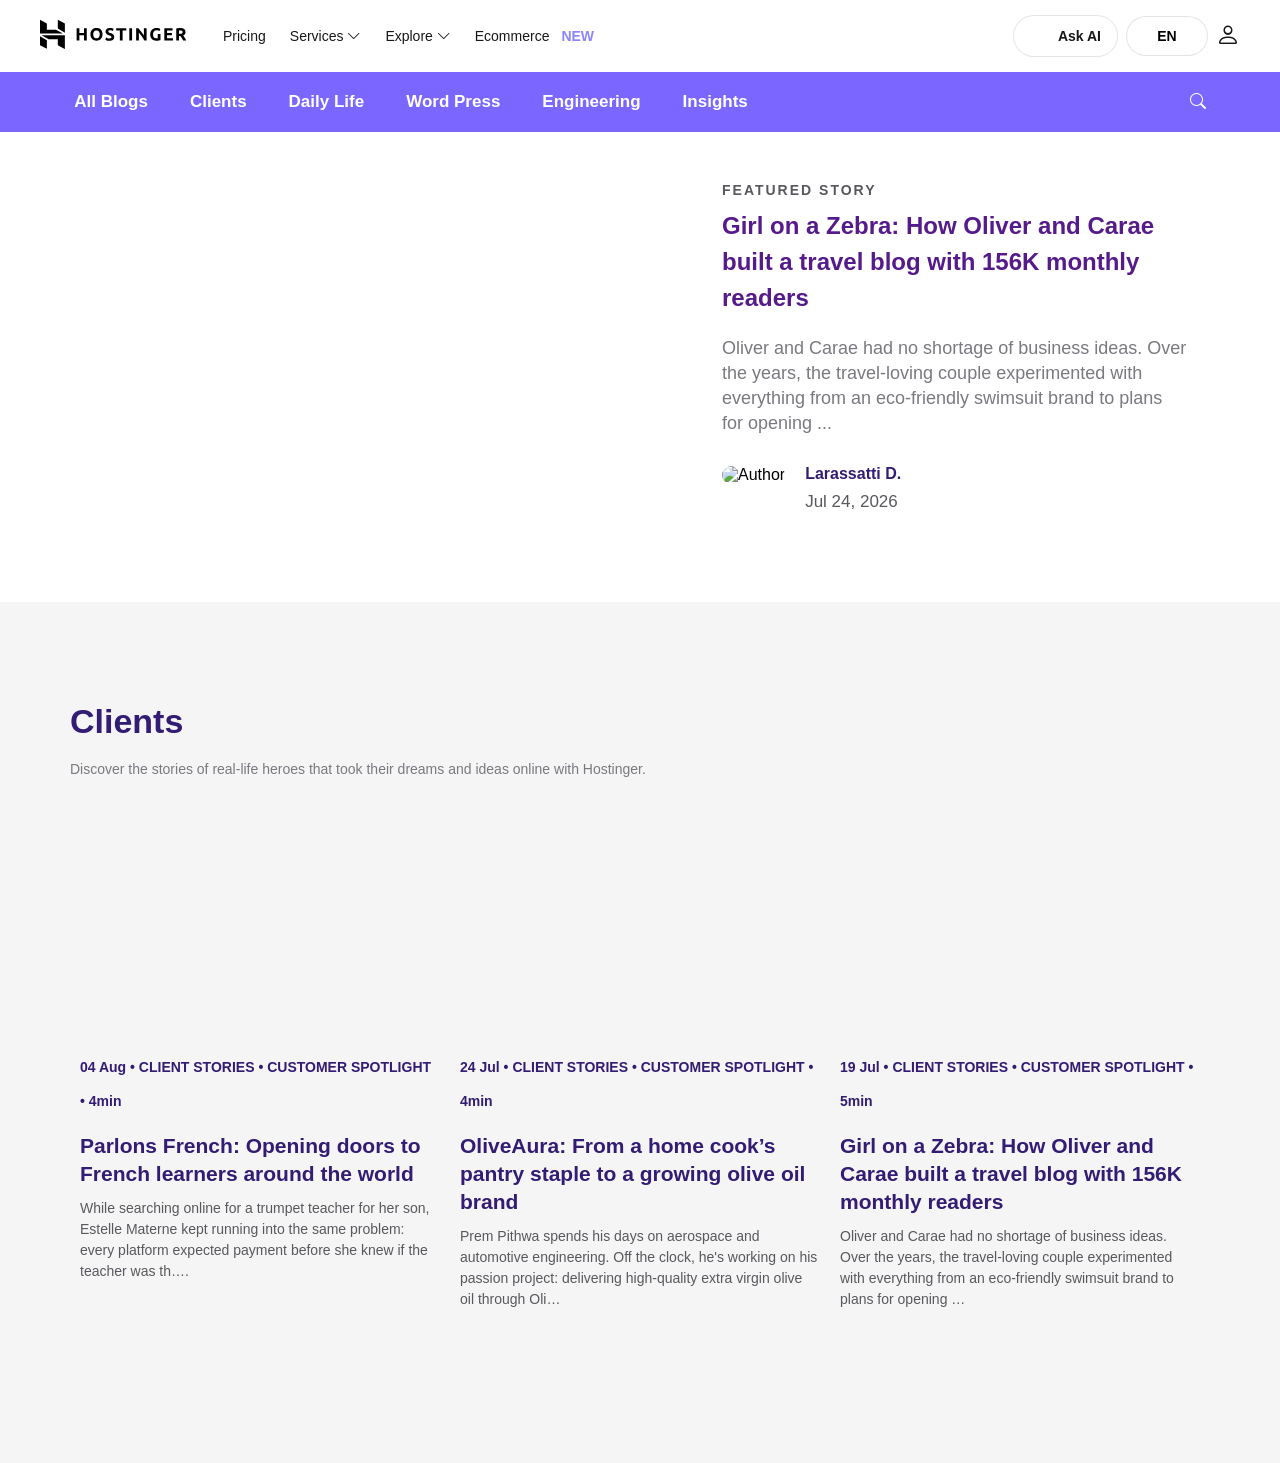
==== commit 56fb86a3: "commit" ====
--- a/Trabajo.html
+++ b/Trabajo.html
@@ -7,7 +7,8 @@
     <link rel="stylesheet" href="estilos.css">
 </head>
 <body>
-    <header>
+    <div class="primary-container">
+        <header>
        <div class="header-content">
         <div class="header-left">
         <a>
@@ -160,7 +161,9 @@
                     </div>
                 </div>
             </div>
-        </div>
+    </div>
     </main>
+    </div>
+    
 </body>
 </html>
--- a/estilos.css
+++ b/estilos.css
@@ -10,12 +10,18 @@
 body {
     margin: 0;
     font-family: 'DM sans', sans-serif;
+    width: 100%;
+}
+
+.primary-container {
+    width: 100%;
+    height: 100%;
 }
 
 .header {
     background-color: #FFFFFF;
     display: flex;
-    width: 100%;
+    width: 100vw;
 }
 
 .header-content {
@@ -23,6 +29,7 @@
     flex-direction: row;
     align-items: center;
     height: 72px;
+    width: 100%;
 }
 
 .header-left {
@@ -37,8 +44,9 @@
     flex-direction: row;
     justify-content: space-between;
     align-items: center;
-    width: 1164px;
+    width: 100%;
     height: 44px;
+    max-width: 2039px;
 }
 
 nav ul {
@@ -160,8 +168,8 @@
 }
 
 .header-down-list {
-    margin-left: 105.5px;
-    margin-right: 105.5px;
+    margin-left: auto;
+    margin-right: auto;
 }
 
 .ul-down {
@@ -191,10 +199,12 @@
 }
 
 .hero-container {
-    margin-left: 105px;
-    margin-right: 105px;
-    padding: 0 10px;
+    padding-right: calc(var(--bs-gutter-x) * .5);
+    padding-left: calc(var(--bs-gutter-x) * .5);
     max-width: 1140px;
+    margin-left: auto;
+    margin-right: auto;
+    width: 100%;
     height: auto;
 }
 
@@ -207,14 +217,14 @@
 }
 
 .col {
-    width: 622px;
-    height: 350px;
+    width: 652px;
+    height: 360px;
     padding-right: 30px;
 }
 
 .object {
     width: 622px;
-    height: 350px;
+    max-height: 360px;
     border-radius: 10px;
 }
 
@@ -264,15 +274,15 @@
 
 .author-container {
     display: flex;
-    width: 174px;
-    height: 56px;
-    padding-top: 30px;
+    max-width: 174px;
+    max-height: 56px;
+    margin-top: 30px;
     padding-bottom: 0px;
 }
 
 .author-avatar {
     max-height: 56px;
-    max-width: 56px;
+    min-width: 56px;
 }
 
 .img-avatar {
@@ -299,7 +309,8 @@
     letter-spacing: normal;
     font-size: 16px;
     margin: 0;
-    max-width: 100%;
+    max-width: 98px;
+    min-height: 24px;
 }
 
 .modified-data-name {
@@ -308,7 +319,9 @@
     font-weight: 400;
     letter-spacing: normal;
     margin: 0;
-    max-width: 100%;
+    min-width: 100%;
+    max-width: 98px;
+    min-height: 25px;
     margin-top: 4px;
     line-height: 1.2;
 }
@@ -322,10 +335,10 @@
 }
 
 .clients-container {
-    margin-left: 105px;
-    margin-right: 105px;
+    margin-left: auto;
+    margin-right: auto;
     padding: 0 10px;
-    max-width: 1140px;
+    max-width: 1160px;
 }
 
 .clients-title {
@@ -432,5 +445,3 @@
     line-height: 21px;
 }
 
-
-
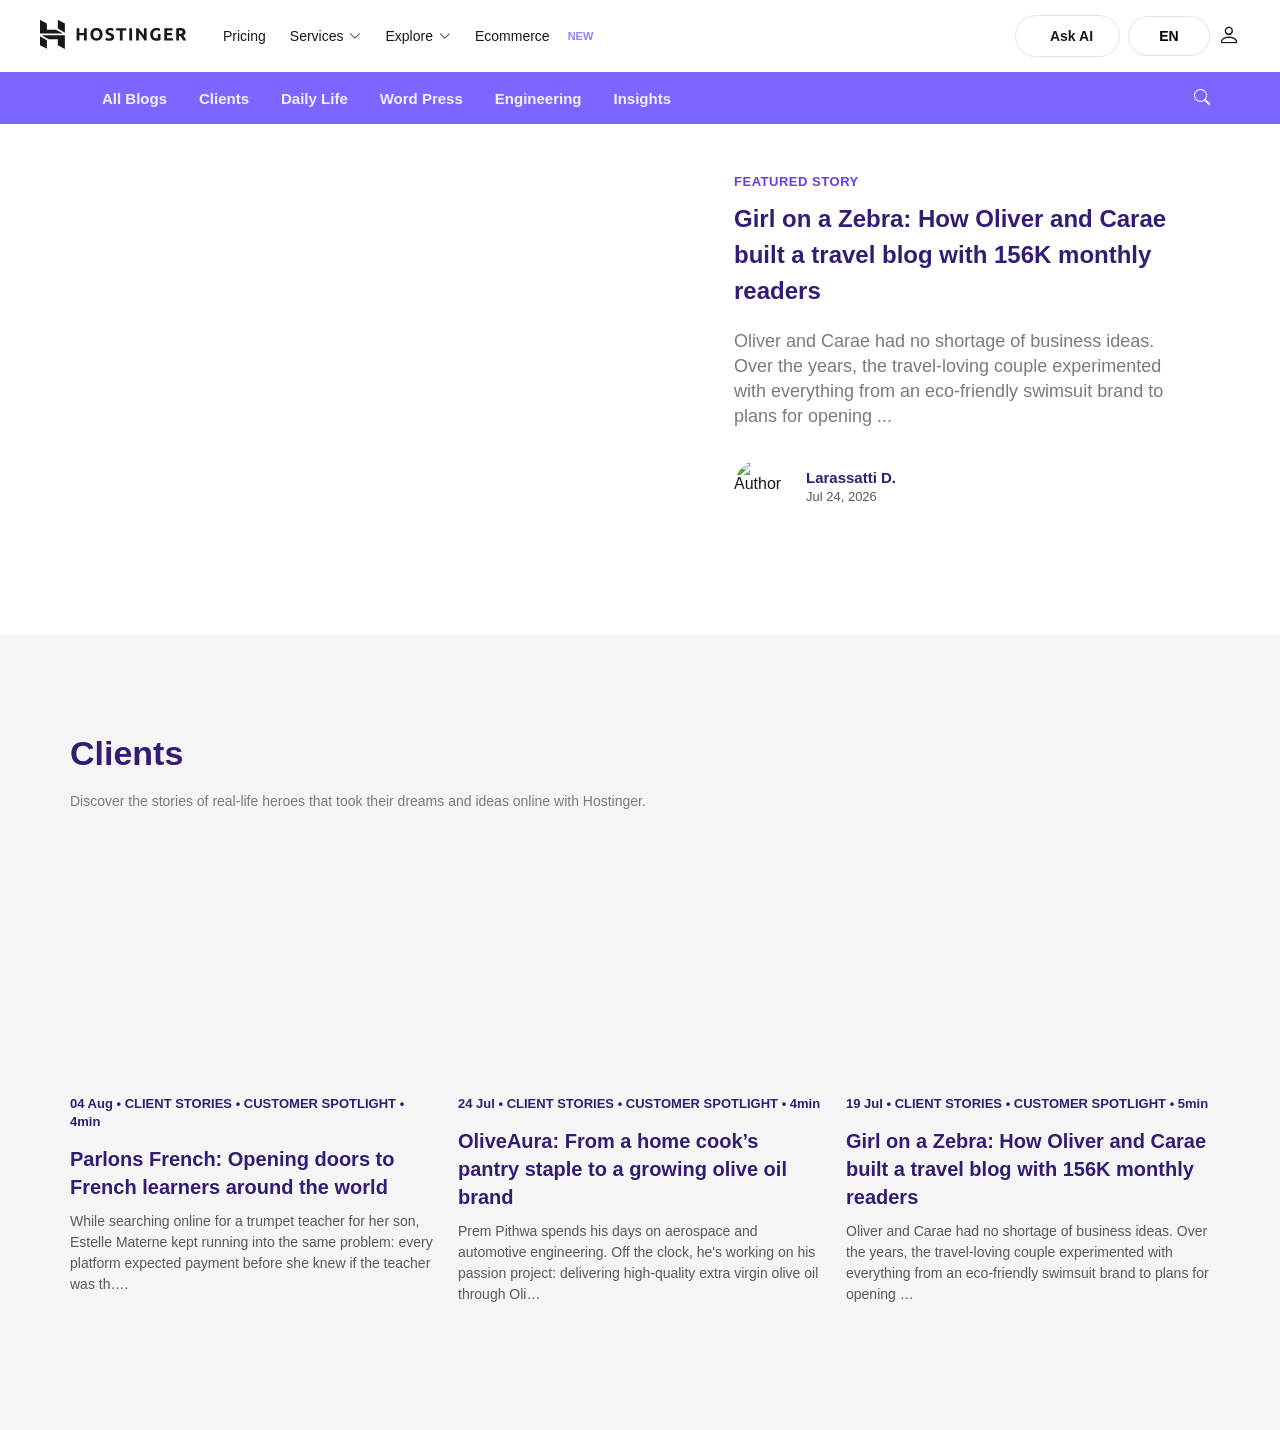
==== commit 7018fb2e: "entrega final" ====
--- a/Trabajo.html
+++ b/Trabajo.html
@@ -47,21 +47,19 @@
             <div class="header-down-list">
                 <nav>
                     <ul class="ul-down">
-                        <li class="down-list"></li>
-                        <a href="" class="down-content">All Blogs</a>
-                        <li class="down-list"></li>
-                        <a href="" class="down-content">Clients</a>
-                        <li class="down-list"></li>
-                        <a href="" class="down-content">Daily Life</a>
-                        <li class="down-list"></li>
-                        <a href="" class="down-content">Word Press</a>
-                        <li class="down-list"></li>
-                        <a href="" class="down-content">Engineering</a>
-                        <li class="down-list"></li>
-                        <a href="" class="down-content">Insights</a>
-            <div>
-                <i class="bi bi-search"></i>
-            </div>
+                        <li class="down-content">
+                            <p class="topics">TOPICS</p>
+                            <i class="bi bi-list"></i>
+                        </li>
+                        <li class="down-list"><a href="" class="down-content">All Blogs</a></li>
+                        <li class="down-list"><a href="" class="down-content">Clients</a></li>
+                        <li class="down-list"><a href="" class="down-content">Daily Life</a></li>
+                        <li class="down-list"><a href="" class="down-content">Word Press</a></li>
+                        <li class="down-list"><a href="" class="down-content">Engineering</a></li>
+                        <li class="down-list"><a href="" class="down-content">Insights</a></li>
+                        <li class="search-container">
+                            <i class="bi bi-search"></i>
+                        </li>
                     </ul>
                 </nav>
             </div>
--- a/estilos.css
+++ b/estilos.css
@@ -1,16 +1,23 @@
 @import url("https://cdn.jsdelivr.net/npm/bootstrap-icons@1.13.1/font/bootstrap-icons.min.css");
 @import url('https://fonts.googleapis.com/css2?family=DM+Sans:ital,opsz,wght@0,9..40,100..1000;1,9..40,100..1000&family=Open+Sans:ital,wght@0,300..800;1,300..800&family=Poppins:ital,wght@0,100;0,200;0,300;0,400;0,500;0,600;0,700;0,800;0,900;1,100;1,200;1,300;1,400;1,500;1,600;1,700;1,800;1,900&display=swap');
 
-*, *::before, *::after {
+*,
+*::before,
+*::after {
     box-sizing: border-box;
     padding: 0;
     margin: 0;
 }
 
 body {
-    margin: 0;
-    font-family: 'DM sans', sans-serif;
-    width: 100%;
+    font-family: 'DM Sans', sans-serif; /* FIX: 'DM sans' -> 'DM Sans' (nombre exacto de la fuente) */
+    width: 100%;
+    color: #18181A;
+}
+
+img {
+    display: block;
+    max-width: 100%;
 }
 
 .primary-container {
@@ -18,10 +25,15 @@
     height: 100%;
 }
 
-.header {
+/* ===================== HEADER ===================== */
+/* FIX: tu HTML no tiene class="header" en <header>, así que estas reglas
+   nunca se aplicaban. Uso el selector de etiqueta para que funcione tal
+   cual está tu HTML. */
+header {
     background-color: #FFFFFF;
     display: flex;
-    width: 100vw;
+    width: 100%; /* FIX: era 100vw, generaba scroll horizontal */
+    flex-direction: column;
 }
 
 .header-content {
@@ -33,12 +45,13 @@
 }
 
 .header-left {
-    padding: 0px 0px 0px 40px;
+    padding: 0 0 0 40px;
+    display: flex;
+    align-items: center;
 }
 
 .header-list {
-    text-decoration: none;
-    font-family: "DM sans", sans-serif;
+    font-family: 'DM Sans', sans-serif;
     padding: 16px 40px 16px 24px;
     display: flex;
     flex-direction: row;
@@ -46,18 +59,20 @@
     align-items: center;
     width: 100%;
     height: 44px;
-    max-width: 2039px;
+    /* FIX: max-width: 2039px no tenía ningún sentido, se saca */
+}
+
+.header-list-left,
+.header-list-right {
+    display: flex;
+    align-items: center;
 }
 
 nav ul {
     display: flex;
     flex-direction: row;
     align-items: center;
-}
-
-ul {
-    margin: 0;
-    padding: 0;
+    list-style: none;
 }
 
 nav ul li {
@@ -67,28 +82,33 @@
 .nav-link-container a {
     text-decoration: none;
     color: #18181A;
-    padding: 0px 12px;
+    padding: 0 12px;
     height: 20px;
     font-size: 14px;
     font-weight: 500;
-    gap: 8px;
+    display: flex;
+    align-items: center;
+    gap: 6px;
     cursor: pointer;
-    transition: color 1s ease;
+    transition: color 0.2s ease; /* FIX: 1s era demasiado lento para un hover */
 }
 
 .nav-link-container i {
-    width: 24px;
-    height: 18px;
-}
-
+    font-size: 12px;
+}
+
+/* FIX: #0000001a como color de texto es casi invisible (negro al 10% de opacidad).
+   Ese valor estaba pensado para un fondo, no para texto. Se usa un color visible. */
 .nav-link-container a:hover {
-    color: #0000001a;
+    color: #673DE6;
 }
 
 .new {
-    padding: 4px 12px;
+    padding: 4px 8px;
+    margin-left: 4px;
     color: #8C85FF;
     font-weight: 700;
+    font-size: 11px;
 }
 
 .header-list-right {
@@ -100,33 +120,34 @@
 .chatbot {
     box-sizing: border-box;
     border-radius: 999px;
-    width: 105px;
+    min-width: 105px;
     height: 42px;
-    background-color: white;
-    font-family: "DM sans", sans-serif;
+    background-color: #FFFFFF;
+    font-family: 'DM Sans', sans-serif;
     padding: 8px 16px;
     display: flex;
-    justify-content: space-between;
-    align-items: center;
+    justify-content: center;
+    align-items: center;
+    gap: 8px; /* FIX: dependía solo de justify-content: space-between, quedaba apretado */
     font-size: 14px;
     cursor: pointer;
-    transition: background-color 1s ease;
-    --h-button-border: 1px solid #0000001a;
-    border: var(--h-button-border);
+    transition: background-color 0.2s ease;
+    border: 1px solid #0000001a;
 }
 
 .chatbot:hover {
-    background-color: #0000001a;
+    background-color: #0000000d;
 }
 
 .chatbot i {
-    font-size: 20px;
+    font-size: 18px;
 }
 
 .tipography-chatbot {
     color: #18181A;
     font-weight: 550;
     font-size: 14px;
+    white-space: nowrap;
 }
 
 .language {
@@ -136,14 +157,13 @@
     width: 82px;
     height: 40px;
     cursor: pointer;
-    transition: background-color 1s ease;
+    transition: background-color 0.2s ease;
     padding: 7px 15px;
-    --h-button-border: 1px solid #0000001a;
-    border: var(--h-button-border);
+    border: 1px solid #0000001a;
 }
 
 .language:hover {
-    background-color: #0000001a;
+    background-color: #0000000d;
 }
 
 .language span {
@@ -151,102 +171,143 @@
     font-weight: 600;
 }
 
+.user {
+    display: flex;
+    align-items: center;
+}
+
 .user i {
-    font-size: 24px;
+    font-size: 22px;
     color: #18181A;
-    margin-top: 2px;
-}
-
+}
+
+/* ===================== SUBNAV (header-down) ===================== */
 .header-down {
-    min-height: 25.5px;
+    min-height: 52px;
     width: 100%;
     background-color: #7b66ff;
-    padding: 20px 0px 20px 0px;
-    display: flex;
-    align-items: center;
-    position: relative;
+    padding: 14px 24px;
+    display: flex;
+     /* FIX: antes intentaba centrar con margin:auto sin ancho, no funcionaba */
+    align-items: center;
 }
 
 .header-down-list {
+    width: 100%;
+    max-width: 1140px;
     margin-left: auto;
     margin-right: auto;
 }
 
 .ul-down {
-    padding: 0;
+    display: flex;
+    flex-direction: row;
+    align-items: center;
+    list-style: none;
+    width: 100%;
+}
+
+.down-list {
+    display: flex;
+    align-items: center;
+}
+
+.search-container {
+    margin-left: auto;
+    display: flex;
+    align-items: center;
 }
 
 .down-content {
     text-decoration: none;
     color: #FFFFFF;
-    font-family: 'DM sans', sans-serif;
-    font-size: 17px;
+    font-family: 'DM Sans', sans-serif;
+    font-size: 15px;
     font-weight: 600;
-    margin-right: 42px;
-    display: flex;
-    flex-direction: row;
+    margin-right: 32px;
+    white-space: nowrap;
+    opacity: 0.9;
+    transition: opacity 0.2s ease;
+}
+
+.ventilador{
+
+}
+
+.down-content:hover {
+    opacity: 1;
+}
+
+/* FIX: el <div> que envuelve la lupa no tenía clase; lo selecciono por
+   posición dentro de .ul-down y le doy margin-left:auto para que quede
+   pegado a la derecha, en vez del "margin-left: 400px" fijo que tenías,
+   que solo funcionaba a un ancho de pantalla específico. */
+.ul-down > div {
+    margin-left: auto;
+    display: flex;
+    align-items: center;
 }
 
 .bi-search {
     color: #FFFFFF;
-    margin-left: 400px;
-}
-
+    font-size: 16px;
+    cursor: pointer;
+}
+
+/* ===================== HERO / FEATURED STORY ===================== */
 .hero-structure {
     padding-top: 50px;
     padding-bottom: 70px;
-    min-height: auto;
 }
 
 .hero-container {
-    padding-right: calc(var(--bs-gutter-x) * .5);
-    padding-left: calc(var(--bs-gutter-x) * .5);
+    padding-right: calc(var(--bs-gutter-x, 1.5rem) * .5);
+    padding-left: calc(var(--bs-gutter-x, 1.5rem) * .5);
     max-width: 1140px;
     margin-left: auto;
     margin-right: auto;
     width: 100%;
-    height: auto;
 }
 
 .hero-content {
     padding-bottom: 30px;
-    height: 350px;
+    min-height: 350px; /* FIX: height fijo podía cortar contenido si el texto era más largo */
     display: flex;
     flex-direction: row;
     max-width: 1140px;
 }
 
 .col {
-    width: 652px;
+    width: 100%;
+    max-width: 652px;
+    padding-right: 30px;
+    flex-shrink: 0;
+}
+
+.object {
+    width: 100%;
     height: 360px;
-    padding-right: 30px;
-}
-
-.object {
-    width: 622px;
-    max-height: 360px;
+    object-fit: cover; /* FIX: sin esto la imagen se deformaba (width CSS + height del atributo HTML) */
     border-radius: 10px;
 }
 
-p {
-    height: 17px;
-    width: 466px;
-    color: #58585e;
-    font-family: "DM sans", sans-serif;
-    letter-spacing: 2px;
-    font-size: 14px;
+.flex-bal {
+    display: flex;
+    flex-direction: column;
+    min-width: 0; /* evita que el texto largo empuje el layout */
+}
+
+.flex-bal > p:first-child {
+    font-family: 'DM Sans', sans-serif;
+    font-size: 13px;
     font-weight: 700;
+    letter-spacing: 0.04em;
+    color: #673DE6;
+    margin-bottom: 12px;
+}
+
+.featured-post__header {
     margin-top: 0;
-    margin-bottom: 10px;
-}
-
-.flex-bal {
-    display: flex;
-    flex-direction: column;
-}
-
-.featured-post__header {
-    margin-top: 0px;
     margin-bottom: 10px;
     font-size: 24px;
     color: #331c74;
@@ -255,29 +316,36 @@
 
 .tipography-post {
     text-decoration: none;
-    font-family: "DM sans", sans-serif;
+    font-family: 'DM Sans', sans-serif;
+    color: inherit;
+    transition: color 0.2s ease;
+}
+
+.tipography-post:hover {
+    color: #673DE6;
 }
 
 .featured-post__body {
     color: #797980;
     font-weight: 400;
-    font-family: "DM sans", sans-serif;
-    height: 110px;
-    font-size: 18px;
+    font-family: 'DM Sans', sans-serif;
+    font-size: 14px;
     margin: 0;
     padding-top: 10px;
-    box-sizing: border-box;
     letter-spacing: normal;
     text-align: left;
     line-height: 25px;
+    display: -webkit-box;
+    -webkit-line-clamp: 4; /* FIX: reemplaza el height:110px fijo que cortaba el texto a mitad de línea */
+    -webkit-box-orient: vertical;
+    overflow: hidden;
 }
 
 .author-container {
     display: flex;
+    align-items: center;
     max-width: 174px;
-    max-height: 56px;
     margin-top: 30px;
-    padding-bottom: 0px;
 }
 
 .author-avatar {
@@ -288,50 +356,40 @@
 .img-avatar {
     max-width: 100%;
     height: auto;
-    border-radius: 50px;
+    border-radius: 50%; /* FIX: 50px no redondea del todo un avatar rectangular; 50% siempre da círculo */
 }
 
 .author-info {
     display: flex;
     flex-direction: column;
     justify-content: center;
-    padding-left: 20px;
-    flex-shrink: 0;
-    width: 98px;
-    height: 49px;
-    line-height: 1.2;
-    max-width: 100%;
-    max-height: 100%;
+    padding-left: 16px;
+    line-height: 1.3;
 }
 
 .author-name {
     color: #331c74;
-    letter-spacing: normal;
-    font-size: 16px;
+    font-size: 15px;
+    font-weight: 600;
     margin: 0;
-    max-width: 98px;
-    min-height: 24px;
 }
 
 .modified-data-name {
     color: #58585e;
-    font-size: 17px;
+    font-size: 13px; /* FIX: antes era más grande (17px) que el nombre del autor, invertía la jerarquía */
     font-weight: 400;
-    letter-spacing: normal;
     margin: 0;
-    min-width: 100%;
-    max-width: 98px;
-    min-height: 25px;
-    margin-top: 4px;
-    line-height: 1.2;
-}
-
+    margin-top: 2px;
+    /* FIX: tenías min-width:100% junto con max-width:98px, se contradicen
+       (el min-width ganaba y anulaba el max-width) */
+}
+
+/* ===================== CLIENTS ===================== */
 .clients-section {
     width: 100%;
     background-color: #F5F5F5;
     padding-bottom: 100px;
     padding-top: 100px;
-    z-index: 9;
 }
 
 .clients-container {
@@ -342,106 +400,232 @@
 }
 
 .clients-title {
-    font-family: "DM sans", sans-serif;
+    font-family: 'DM Sans', sans-serif;
     font-size: 34px;
     font-weight: 700;
     color: #331c74;
-    margin-bottom: 0px;
-    margin-top: 0px;
+    margin-bottom: 0;
 }
 
 .text-gray {
-    font-family: "DM sans", sans-serif;
+    font-family: 'DM Sans', sans-serif;
     font-size: 14px;
     font-weight: 400;
     color: #797980;
-    margin-bottom: 0px;
     padding-top: 20px;
-    min-width: 100%;
-    height: 17px;
-    letter-spacing: normal;
 }
 
 .row-post-section {
     display: flex;
     flex-direction: row;
-    justify-content: space-between;
     align-items: flex-start;
+    gap: 24px; /* FIX: reemplaza justify-content:space-between + padding manual */
     margin-top: 48px;
-    min-width: 100%;
-    height: 554px;
     width: 100%;
 }
 
 .three-post-content {
-    padding-left: 10px;
-    padding-right: 10px;
+    flex: 1 1 0; /* FIX: solo tenía max-width:33.333% sin base, las columnas no quedaban parejas
+                    si un título era más largo que otro */
     max-width: 33.333%;
+    min-width: 0;
 }
 
 .photo-client {
-    max-width: 100%;
+    width: 100%;
     height: 210px;
+    object-fit: cover; /* FIX: evita que se deforme igual que .object */
     border-radius: 10px;
 }
 
 .flex-column {
     padding-top: 28px;
     padding-bottom: 25px;
-    max-width: 100%;
-    min-height: 210px;
-    box-sizing: border-box;
 }
 
 .client-stories {
     margin-bottom: 14px;
-    width: 358px;
-    height: 67px;
 }
 
 .date-time {
-    font-family: "DM sans", sans-serif;
-    font-size: 14px;
+    font-family: 'DM Sans', sans-serif;
+    font-size: 13px;
     font-weight: 700;
     color: #331c74;
-    letter-spacing: normal;
-    max-width: 100%;
-    line-height: 33.6px;
+    line-height: 1.4;
 }
 
 .post-link-ref {
     text-decoration: none;
     color: #331c74;
-    font-family: "DM sans", sans-serif;
-    font-size: 14px;
+    font-family: 'DM Sans', sans-serif;
+    font-size: 13px;
     font-weight: 700;
-    letter-spacing: normal;
+}
+
+.post-link-ref:hover {
+    text-decoration: underline;
 }
 
 .post-client-title {
-    font-family: "DM sans", sans-serif;
-    font-size: 21px;
+    font-family: 'DM Sans', sans-serif;
+    font-size: 20px;
     font-weight: 700;
     color: #331c74;
-    letter-spacing: normal;
-    margin-top: 0px;
-    margin-bottom: 0px;
-    padding-top: 0px;
-    padding-bottom: 10px;
+    margin: 0 0 10px 0;
     line-height: 28px;
     text-align: left;
 }
 
 .post-client-body {
-    font-family: "DM sans", sans-serif;
+    font-family: 'DM Sans', sans-serif;
     font-size: 14px;
     font-weight: 400;
     color: #58585e;
-    letter-spacing: normal;
     margin: 0;
     text-align: left;
-    height: 84px;
-    max-width: 100%;
     line-height: 21px;
-}
-
+    display: -webkit-box;
+    -webkit-line-clamp: 4; /* FIX: reemplaza el height:84px fijo */
+    -webkit-box-orient: vertical;
+    overflow: hidden;
+}
+
+/* ===================== RESPONSIVE ===================== */
+
+@media (width >= 1200px) {
+    .featured-post__body{
+        font-size: 18px;
+    }
+     .topics{
+        display: none;
+    }
+    .bi-list{
+        display: none;
+    }
+}
+
+@media (width < 1200px) {
+    .hero-container {
+        max-width: 960px;
+    }
+
+    .flex-bal {
+        width: 100%;
+    }
+
+    .col {
+        max-width: 500px;
+    }
+
+    .object {
+        height: 280px;
+    }
+
+    .down-list {
+        display: none;
+    }
+
+    .header-down {
+        padding: 16px 24px;
+        height: 54px;
+    }
+
+    .down-content{
+        display: flex;
+        flex-direction: row;
+        min-width: 106px;
+    }
+
+    .clients-container{
+        max-width: 960px;
+    }
+}
+
+@media (width < 1140px){
+    .nav-link-container{
+        display: none;
+    }
+    .language{
+        display: none;
+    }
+
+}
+
+@media (width < 992px){
+    .clients-container{
+        margin: auto;
+    }
+    
+    .hero-container {
+        max-width: 720px;
+    }
+
+    .hero-content {
+        flex-direction: column;
+    }
+
+    .object {
+        height: 360px;
+    }
+
+    .col {
+        max-width: 100%;
+        padding-right: 0;
+        margin-bottom: 24px;
+    }
+
+    .clients-container {
+        max-width: 720px;
+    }
+
+    /* .row-post-section {
+        flex-direction: column;
+    }
+
+    .three-post-content {
+        max-width: 100%;
+        width: 100%;
+    } */
+}
+
+@media (width < 768px){
+    .header-content{
+        padding: 0 24px;
+    }
+
+    .header-left{
+        padding: 0;
+    }
+
+    .header-list{
+        padding: 16px 24px;
+    }
+
+    .header-down{
+        padding: 16px 24px;
+    }
+
+    .hero-container {
+        max-width: 540px;
+    }
+
+    .object {
+        height: 280px;
+    }
+
+    .clients-container {
+        width: 100%;
+    }
+
+    .row-post-section {
+        flex-direction: column;
+    }
+
+    .three-post-content {
+        max-width: 100%;   /* NUEVO: anula el 33.333% */
+        width: 100%;       /* NUEVO: asegura que ocupe todo el ancho disponible */
+    }
+}
+
+    
